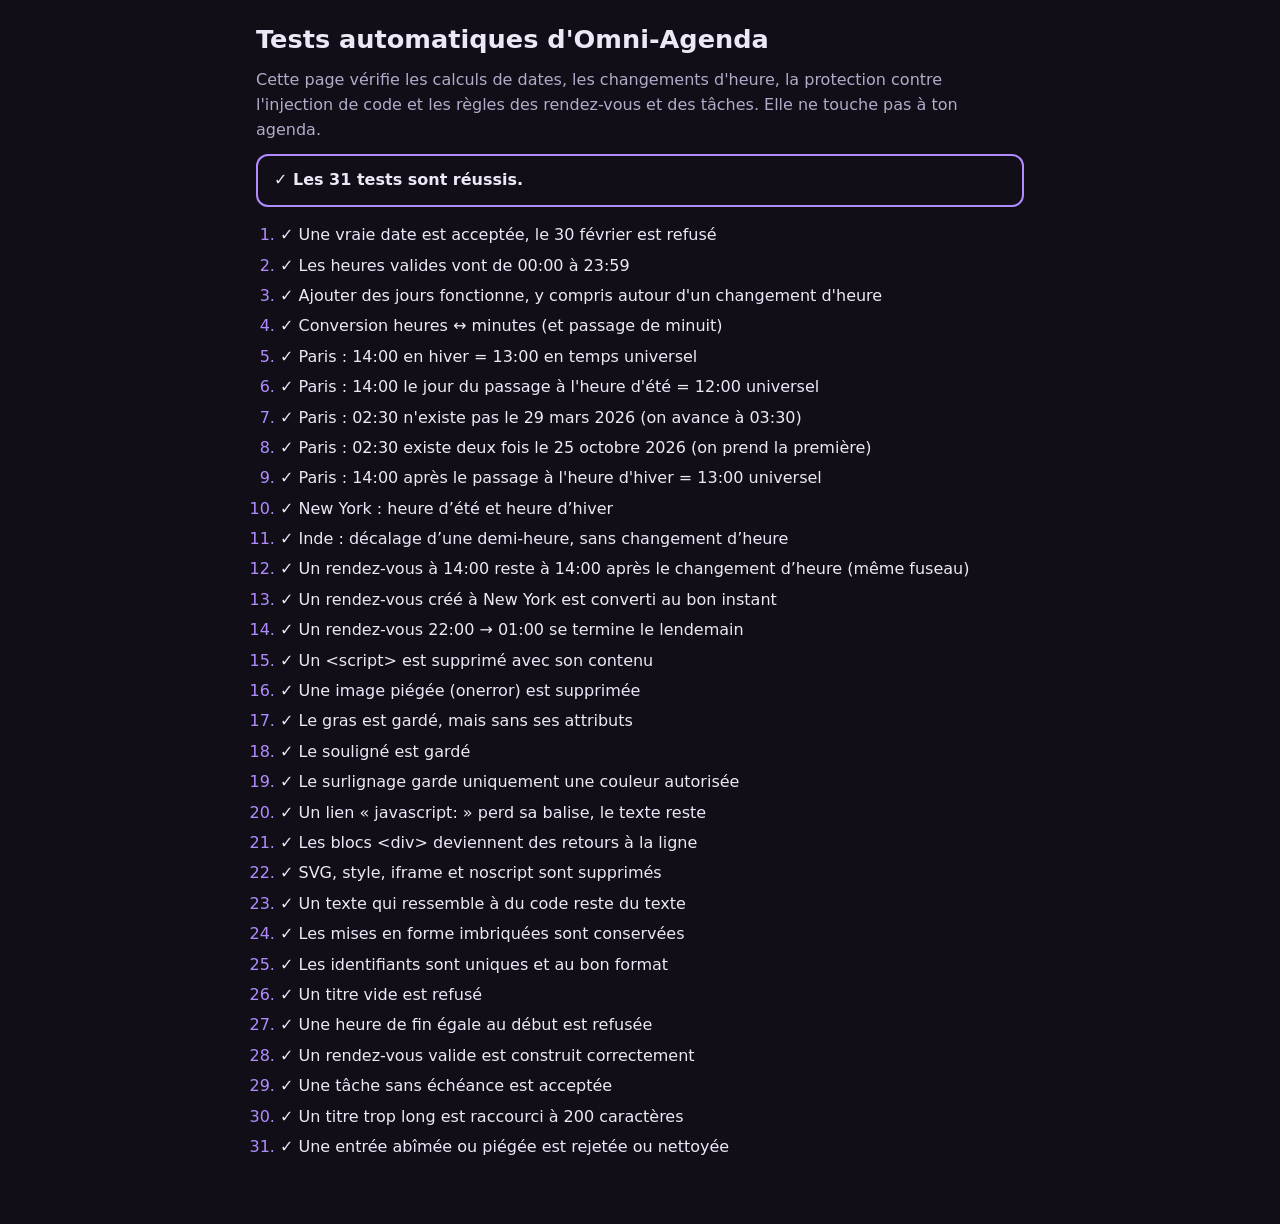
==== tests/tests.html @ 5d7ced76 "Étape 2 : stockage et entrées (rendez-vous et tâches) - Modèle des entrées avec vérification et nett" ====
<!doctype html>
<html lang="fr" data-theme="omni">
<head>
  <meta charset="utf-8">
  <meta name="viewport" content="width=device-width, initial-scale=1">
  <meta http-equiv="Content-Security-Policy"
        content="default-src 'self'; script-src 'self'; style-src 'self'; img-src 'self' data:; connect-src 'self'; object-src 'none'; base-uri 'none'">
  <title>Tests — Omni-Agenda</title>
  <link rel="stylesheet" href="../css/themes.css">
  <link rel="stylesheet" href="../css/base.css">
  <link rel="stylesheet" href="tests.css">
  <script type="module" src="tests.js"></script>
</head>
<body>
  <main class="tests">
    <h1>Tests automatiques d'Omni-Agenda</h1>
    <p class="muted">Cette page vérifie les calculs de dates, les changements d'heure, la protection
      contre l'injection de code et les règles des rendez-vous et des tâches.
      Elle ne touche pas à ton agenda.</p>
    <p id="resume" class="tests-summary" role="status">Tests en cours…</p>
    <ol id="resultats" class="tests-list"></ol>
  </main>
</body>
</html>
---- css/themes.css ----
/* =============================================================
   themes.css — Les couleurs des trois thèmes
   -------------------------------------------------------------
   Chaque thème est une liste de « variables » de couleur
   (des noms comme --color-text). Le reste du design utilise
   ces noms : changer de thème = changer les valeurs ici.

   Tous les contrastes texte/fond respectent la norme WCAG AA
   (au moins 4,5 pour 1 pour le texte).
   ============================================================= */

/* ---------- Thème « Omni-système » (thème par défaut) ----------
   Fond sombre, accents violets lumineux, comme l'icône du dé. */
:root,
[data-theme="omni"] {
  color-scheme: dark;
  --color-bg: #110e18;            /* fond général */
  --color-surface: #1b1726;       /* barre du haut, cartes */
  --color-surface-2: #241f33;     /* boutons, champs */
  --color-paper: #1d1929;         /* les pages de l'agenda */
  --color-paper-edge: #2c2540;    /* bord des pages, reliure */
  --color-text: #ece8f6;          /* texte principal */
  --color-text-muted: #b4aac9;    /* texte secondaire */
  --color-border: #3a3150;        /* séparations discrètes */
  --color-border-strong: #7a6a9e; /* contours des boutons et champs */
  --color-accent: #b18cff;        /* violet lumineux */
  --color-on-accent: #140d24;     /* texte posé sur le violet */
  --color-accent-soft: rgba(177, 140, 255, 0.14);
  --color-focus: #d2bbff;         /* contour de l'élément actif au clavier */
  --color-danger: #ff8f9e;
  --glow: 0 0 0 1px rgba(177, 140, 255, 0.35), 0 0 14px rgba(177, 140, 255, 0.25);
  --logo-glow: drop-shadow(0 0 6px rgba(177, 140, 255, 0.5));
  --shadow: 0 6px 24px rgba(0, 0, 0, 0.45);
}

/* ---------- Thème « Sombre » ----------
   Gris foncés neutres, accent bleu doux. */
[data-theme="dark"] {
  color-scheme: dark;
  --color-bg: #17181b;
  --color-surface: #202226;
  --color-surface-2: #2a2d32;
  --color-paper: #25262b;
  --color-paper-edge: #303238;
  --color-text: #e6e4df;
  --color-text-muted: #aaa7a0;
  --color-border: #3b3e45;
  --color-border-strong: #767a83;
  --color-accent: #8cb4e0;
  --color-on-accent: #10161d;
  --color-accent-soft: rgba(140, 180, 224, 0.14);
  --color-focus: #b9d4f2;
  --color-danger: #f09a9a;
  --glow: none;
  --logo-glow: none;
  --shadow: 0 6px 24px rgba(0, 0, 0, 0.4);
}

/* ---------- Thème « Clair » ----------
   Tons crème et beige plutôt que blanc pur, pour ne pas éblouir. */
[data-theme="light"] {
  color-scheme: light;
  --color-bg: #e4dfd5;
  --color-surface: #efebe3;
  --color-surface-2: #e7e2d8;
  --color-paper: #f6f2e9;
  --color-paper-edge: #ddd5c6;
  --color-text: #2a2621;
  --color-text-muted: #5a5349;
  --color-border: #c9c0b0;
  --color-border-strong: #7d725f;
  --color-accent: #355f80;
  --color-on-accent: #ffffff;
  --color-accent-soft: rgba(53, 95, 128, 0.12);
  --color-focus: #2f5878;
  --color-danger: #a33a3a;
  --glow: none;
  --logo-glow: none;
  --shadow: 0 6px 20px rgba(60, 50, 35, 0.18);
}
---- css/base.css ----
/* =============================================================
   base.css — Règles de base, lisibilité et accessibilité
   -------------------------------------------------------------
   « rem » est une unité de taille relative au texte : quand
   l'utilisateur agrandit le texte, tout grandit avec lui.
   ============================================================= */

*,
*::before,
*::after {
  box-sizing: border-box;
}

html {
  /* La taille du texte est réglée par l'utilisateur (réglages ou navigateur). */
  -webkit-text-size-adjust: 100%;
  text-size-adjust: 100%;
  /* Police par défaut : celle de l'appareil. D'autres polices arriveront à l'étape 4. */
  --font-body: system-ui, -apple-system, "Segoe UI", Roboto, "Noto Sans", Ubuntu, Cantarell, "Helvetica Neue", Arial, sans-serif;
}

body {
  margin: 0;
  min-height: 100vh;
  min-height: 100dvh;
  font-family: var(--font-body);
  font-size: 1rem;
  line-height: 1.55;
  color: var(--color-text);
  background: var(--color-bg);
}

h1,
h2,
h3 {
  line-height: 1.25;
  margin: 0 0 0.75rem;
  font-weight: 650;
}

h1 { font-size: 1.6rem; }
h2 { font-size: 1.25rem; }
h3 { font-size: 1.1rem; }

p {
  margin: 0 0 0.75rem;
}

a {
  color: var(--color-accent);
}

img,
svg {
  display: block;
  max-width: 100%;
}

/* Un attribut « hidden » cache TOUJOURS l'élément. */
[hidden] {
  display: none !important;
}

/* ---------- Contour visible au clavier ----------
   Quand on navigue avec la touche Tab, l'élément actif est entouré. */
:focus-visible {
  outline: 3px solid var(--color-focus);
  outline-offset: 2px;
}

/* Les titres reçoivent le focus lors d'un changement d'écran
   (pour les lecteurs d'écran) : inutile de les entourer. */
[tabindex="-1"]:focus {
  outline: none;
}

/* ---------- Texte réservé aux lecteurs d'écran ---------- */
.visually-hidden {
  position: absolute !important;
  width: 1px;
  height: 1px;
  margin: -1px;
  padding: 0;
  overflow: hidden;
  clip: rect(0 0 0 0);
  white-space: nowrap;
  border: 0;
}

/* ---------- Lien « Aller au contenu » (visible seulement au clavier) ---------- */
.skip-link {
  position: absolute;
  left: 1rem;
  top: -10rem;
  z-index: 100;
  padding: 0.75rem 1rem;
  border-radius: 0.5rem;
  background: var(--color-accent);
  color: var(--color-on-accent);
  font-weight: 600;
}

.skip-link:focus {
  top: 1rem;
}

/* ---------- Petites classes utiles ---------- */
.muted {
  color: var(--color-text-muted);
}

.small {
  font-size: 0.9rem;
}

/* ---------- Transition douce lors d'un changement de thème ----------
   Ajoutée par js/themes.js pendant 0,4 seconde, puis retirée. */
.theme-transition,
.theme-transition *,
.theme-transition *::before,
.theme-transition *::after {
  transition: background-color 0.35s ease, color 0.35s ease, border-color 0.35s ease !important;
}

/* ---------- Respect de la préférence « réduire les animations » ----------
   Si l'appareil le demande : aucune animation, aucune transition. */
@media (prefers-reduced-motion: reduce) {
  *,
  *::before,
  *::after {
    animation-duration: 0.001ms !important;
    animation-iteration-count: 1 !important;
    transition-duration: 0.001ms !important;
    scroll-behavior: auto !important;
  }
}
---- tests/tests.css ----
/* Mise en page de la page de tests. */
.tests {
  max-width: 50rem;
  margin: 0 auto;
  padding: 1.5rem 1rem 3rem;
}

.tests-summary {
  padding: 0.75rem 1rem;
  border: 2px solid var(--color-border-strong);
  border-radius: 0.75rem;
  font-weight: 700;
}

.tests-summary.is-ok {
  border-color: var(--color-accent);
}

.tests-summary.is-failed {
  border-color: var(--color-danger);
}

.tests-list {
  padding-left: 1.5rem;
}

.tests-list li {
  margin-bottom: 0.35rem;
}

.test-ok::marker {
  color: var(--color-accent);
}

.test-failed {
  color: var(--color-danger);
  font-weight: 600;
}
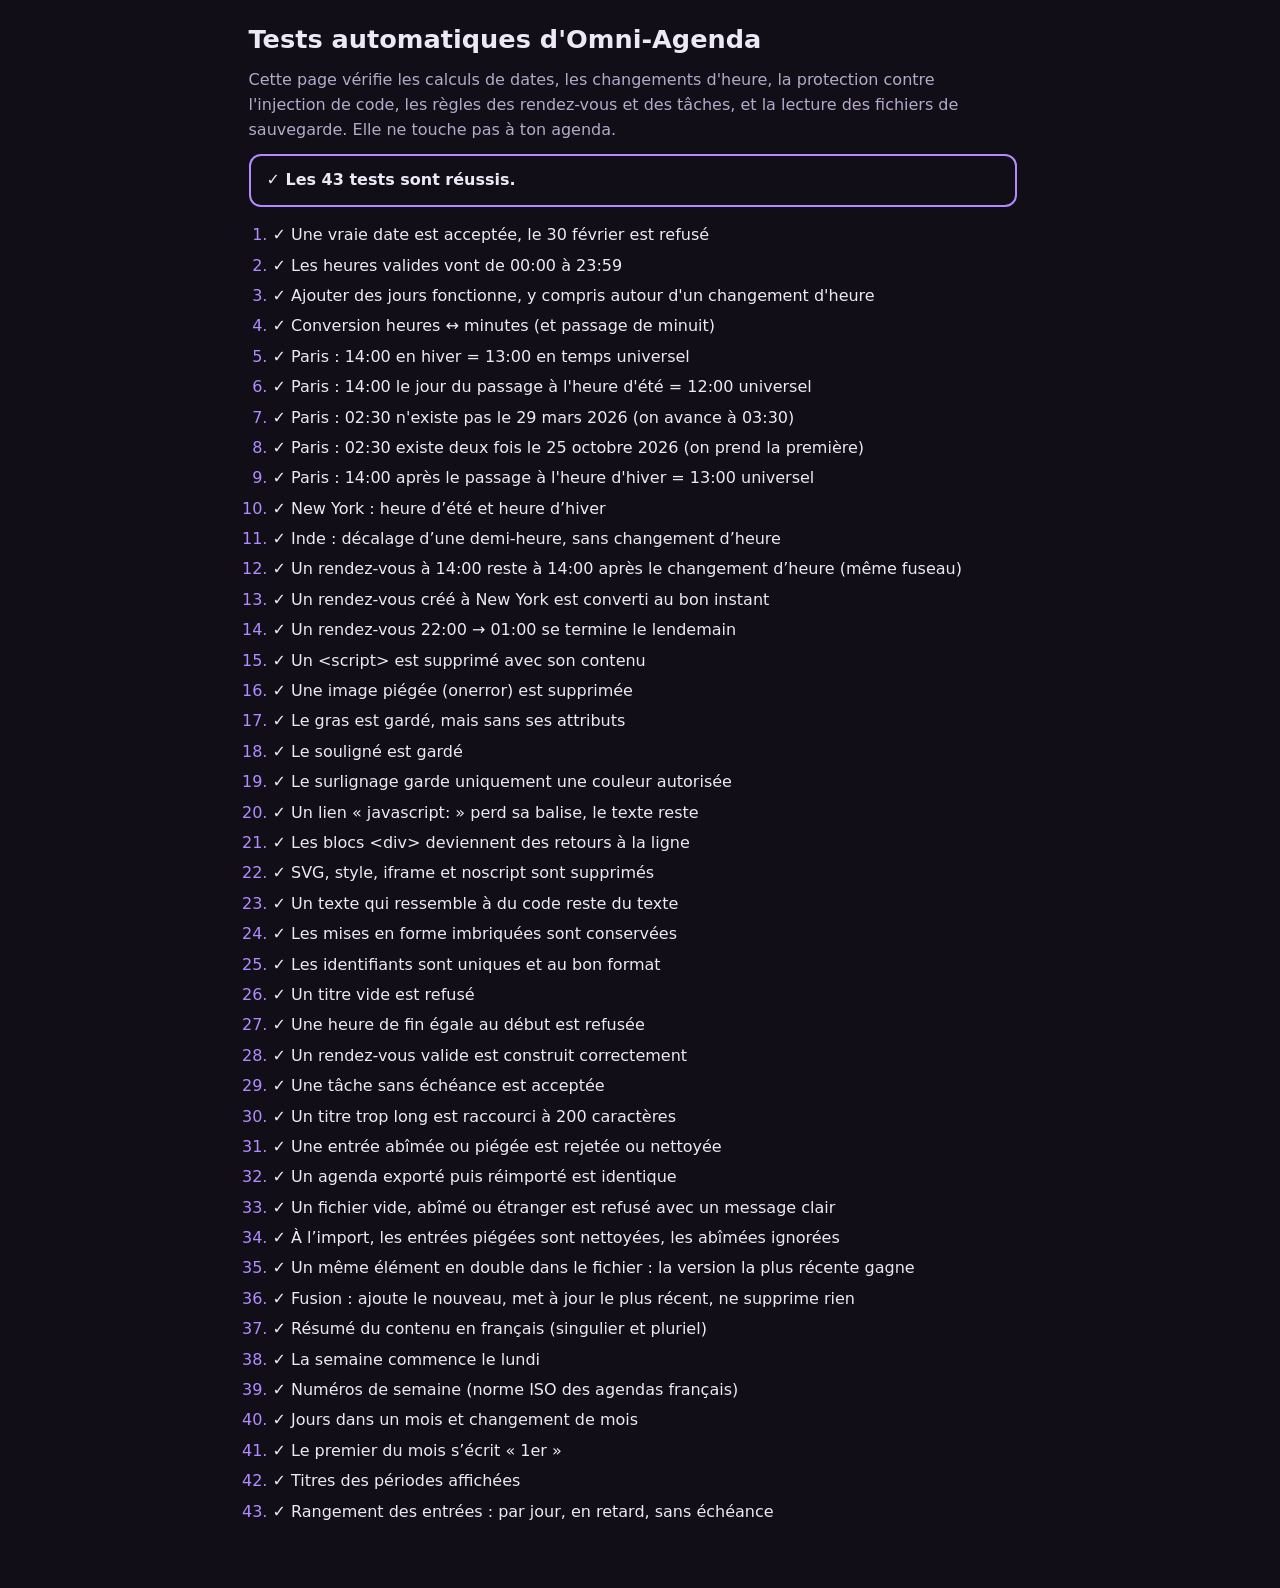
==== commit c578c494: "Étape 5 : export et import de l'agenda - Réglages → « Sauvegarde » : « Exporter mon agenda » crée un" ====
--- a/tests/tests.html
+++ b/tests/tests.html
@@ -15,7 +15,8 @@
   <main class="tests">
     <h1>Tests automatiques d'Omni-Agenda</h1>
     <p class="muted">Cette page vérifie les calculs de dates, les changements d'heure, la protection
-      contre l'injection de code et les règles des rendez-vous et des tâches.
+      contre l'injection de code, les règles des rendez-vous et des tâches, et la lecture des
+      fichiers de sauvegarde.
       Elle ne touche pas à ton agenda.</p>
     <p id="resume" class="tests-summary" role="status">Tests en cours…</p>
     <ol id="resultats" class="tests-list"></ol>
--- a/css/themes.css
+++ b/css/themes.css
@@ -31,6 +31,18 @@
   --glow: 0 0 0 1px rgba(177, 140, 255, 0.35), 0 0 14px rgba(177, 140, 255, 0.25);
   --logo-glow: drop-shadow(0 0 6px rgba(177, 140, 255, 0.5));
   --shadow: 0 6px 24px rgba(0, 0, 0, 0.45);
+  /* Papier : texture discrète (grain clair) et ombre près de la reliure. */
+  --paper-texture: url("data:image/svg+xml,%3Csvg xmlns='http://www.w3.org/2000/svg' width='180' height='180'%3E%3Cfilter id='n'%3E%3CfeTurbulence type='fractalNoise' baseFrequency='0.85' numOctaves='3' stitchTiles='stitch'/%3E%3CfeColorMatrix values='0 0 0 0 1 0 0 0 0 1 0 0 0 0 1 0 0 0 0.09 0'/%3E%3C/filter%3E%3Crect width='100%25' height='100%25' filter='url(%23n)'/%3E%3C/svg%3E");
+  --page-fold: rgba(0, 0, 0, 0.35);
+  /* Surlignages : fond doux + trait plus marqué (visible même sans distinguer les couleurs). */
+  --hl-jaune: #5a4b1e;
+  --hl-jaune-edge: #c9a43f;
+  --hl-vert: #1f4d38;
+  --hl-vert-edge: #56ad84;
+  --hl-bleu: #20426a;
+  --hl-bleu-edge: #6a9edb;
+  --hl-rose: #5c2849;
+  --hl-rose-edge: #cf7aab;
 }
 
 /* ---------- Thème « Sombre » ----------
@@ -54,6 +66,16 @@
   --glow: none;
   --logo-glow: none;
   --shadow: 0 6px 24px rgba(0, 0, 0, 0.4);
+  --paper-texture: url("data:image/svg+xml,%3Csvg xmlns='http://www.w3.org/2000/svg' width='180' height='180'%3E%3Cfilter id='n'%3E%3CfeTurbulence type='fractalNoise' baseFrequency='0.85' numOctaves='3' stitchTiles='stitch'/%3E%3CfeColorMatrix values='0 0 0 0 1 0 0 0 0 1 0 0 0 0 1 0 0 0 0.09 0'/%3E%3C/filter%3E%3Crect width='100%25' height='100%25' filter='url(%23n)'/%3E%3C/svg%3E");
+  --page-fold: rgba(0, 0, 0, 0.3);
+  --hl-jaune: #5a4b1e;
+  --hl-jaune-edge: #c9a43f;
+  --hl-vert: #1f4d38;
+  --hl-vert-edge: #56ad84;
+  --hl-bleu: #20426a;
+  --hl-bleu-edge: #6a9edb;
+  --hl-rose: #5c2849;
+  --hl-rose-edge: #cf7aab;
 }
 
 /* ---------- Thème « Clair » ----------
@@ -77,4 +99,15 @@
   --glow: none;
   --logo-glow: none;
   --shadow: 0 6px 20px rgba(60, 50, 35, 0.18);
+  /* Papier crème : grain brun très léger. */
+  --paper-texture: url("data:image/svg+xml,%3Csvg xmlns='http://www.w3.org/2000/svg' width='180' height='180'%3E%3Cfilter id='n'%3E%3CfeTurbulence type='fractalNoise' baseFrequency='0.85' numOctaves='3' stitchTiles='stitch'/%3E%3CfeColorMatrix values='0 0 0 0 0.35 0 0 0 0 0.27 0 0 0 0 0.15 0 0 0 0.12 0'/%3E%3C/filter%3E%3Crect width='100%25' height='100%25' filter='url(%23n)'/%3E%3C/svg%3E");
+  --page-fold: rgba(90, 70, 40, 0.16);
+  --hl-jaune: #f3dc8a;
+  --hl-jaune-edge: #8a6a12;
+  --hl-vert: #cce6bd;
+  --hl-vert-edge: #3d7a2e;
+  --hl-bleu: #c6dcf3;
+  --hl-bleu-edge: #2f6aa8;
+  --hl-rose: #f2cadb;
+  --hl-rose-edge: #a2457a;
 }
--- a/css/base.css
+++ b/css/base.css
@@ -15,6 +15,8 @@
   /* La taille du texte est réglée par l'utilisateur (réglages ou navigateur). */
   -webkit-text-size-adjust: 100%;
   text-size-adjust: 100%;
+  /* Réserve la place de la barre de défilement : la mise en page ne « saute » pas. */
+  scrollbar-gutter: stable;
   /* Police par défaut : celle de l'appareil. D'autres polices arriveront à l'étape 4. */
   --font-body: system-ui, -apple-system, "Segoe UI", Roboto, "Noto Sans", Ubuntu, Cantarell, "Helvetica Neue", Arial, sans-serif;
 }
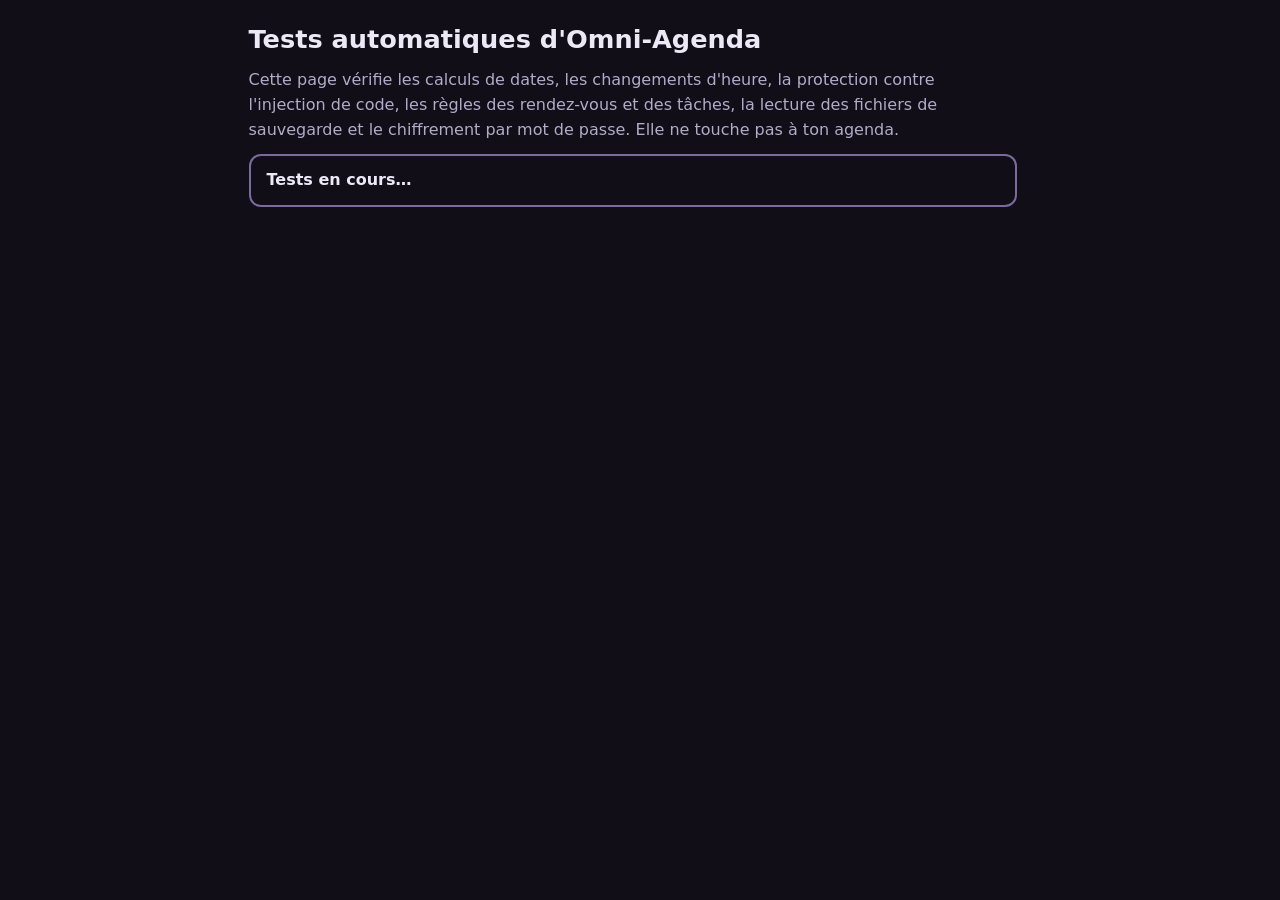
==== commit 21d56273: "Étape 6 : mot de passe facultatif et chiffrement - Réglages → « Mot de passe » : activer, changer, d" ====
--- a/tests/tests.html
+++ b/tests/tests.html
@@ -15,8 +15,8 @@
   <main class="tests">
     <h1>Tests automatiques d'Omni-Agenda</h1>
     <p class="muted">Cette page vérifie les calculs de dates, les changements d'heure, la protection
-      contre l'injection de code, les règles des rendez-vous et des tâches, et la lecture des
-      fichiers de sauvegarde.
+      contre l'injection de code, les règles des rendez-vous et des tâches, la lecture des
+      fichiers de sauvegarde et le chiffrement par mot de passe.
       Elle ne touche pas à ton agenda.</p>
     <p id="resume" class="tests-summary" role="status">Tests en cours…</p>
     <ol id="resultats" class="tests-list"></ol>
